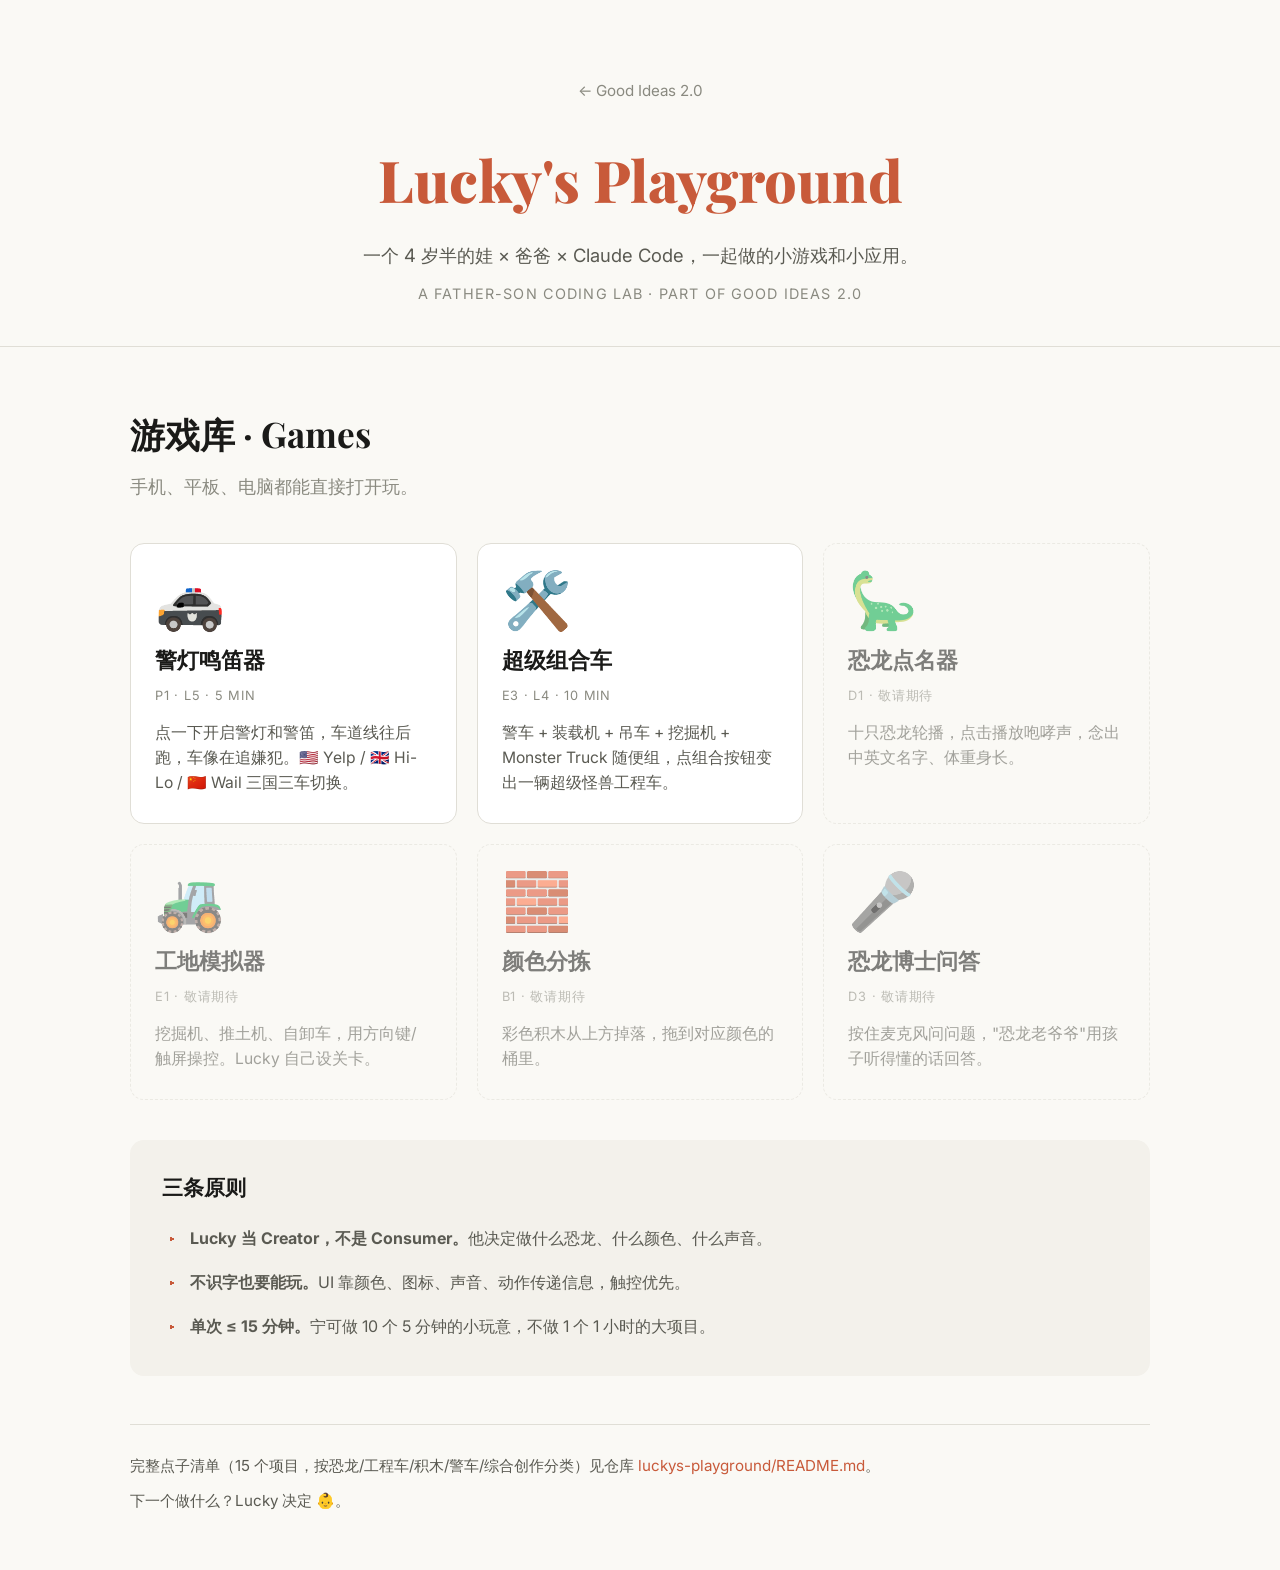
==== docs/luckys-playground/index.html @ c0558e3a "Add Lucky's Playground: police siren + truck mixer games - New subpage luckys-playground/ with plann" ====
<!DOCTYPE html>
<html lang="zh-CN">
<head>
<meta charset="UTF-8">
<meta name="viewport" content="width=device-width, initial-scale=1.0">
<title>Lucky's Playground — Good Ideas 2.0</title>
<link rel="preconnect" href="https://fonts.googleapis.com">
<link href="https://fonts.googleapis.com/css2?family=Inter:wght@400;500;600;700;800&family=Playfair+Display:wght@700;800&display=swap" rel="stylesheet">
<link rel="stylesheet" href="../assets/style.css">
<style>
  .pg-header { padding: 72px 32px 40px; text-align: center; border-bottom: 1px solid var(--border); }
  .pg-header .back { color: var(--text3); font-size: 0.95rem; margin-bottom: 24px; display: inline-block; }
  .pg-header h1 { font-family: 'Playfair Display', Georgia, serif; font-size: clamp(2.4rem, 5vw, 3.6rem); font-weight: 800; color: var(--accent); margin-bottom: 10px; }
  .pg-header .sub { color: var(--text2); font-size: 1.15rem; max-width: 640px; margin: 0 auto 8px; line-height: 1.8; }
  .pg-header .meta { color: var(--text3); font-size: 0.9rem; letter-spacing: 0.08em; text-transform: uppercase; }

  .games {
    display: grid;
    grid-template-columns: repeat(auto-fill, minmax(280px, 1fr));
    gap: 20px;
    margin: 40px 0;
  }
  .game {
    background: var(--card);
    border: 1px solid var(--border);
    border-radius: 14px;
    padding: 28px 24px;
    text-decoration: none;
    color: inherit;
    transition: transform 0.15s, border-color 0.15s, box-shadow 0.15s;
    display: flex;
    flex-direction: column;
    min-height: 220px;
  }
  .game:hover {
    text-decoration: none;
    border-color: var(--accent);
    transform: translateY(-3px);
    box-shadow: 0 12px 30px rgba(0, 0, 0, 0.06);
  }
  .game .icon { font-size: 56px; line-height: 1; margin-bottom: 12px; }
  .game h3 {
    font-family: 'Playfair Display', Georgia, serif;
    font-size: 1.4rem;
    margin-bottom: 6px;
  }
  .game .tags {
    font-size: 0.8rem;
    color: var(--text3);
    letter-spacing: 0.06em;
    text-transform: uppercase;
    margin-bottom: 12px;
  }
  .game p {
    color: var(--text2);
    font-size: 0.98rem;
    line-height: 1.6;
    flex: 1;
  }
  .game.placeholder {
    opacity: 0.55;
    pointer-events: none;
    background: transparent;
    border-style: dashed;
  }

  .pg-principles {
    background: var(--bg2);
    border-radius: 14px;
    padding: 28px 32px;
    margin-top: 24px;
  }
  .pg-principles h3 {
    font-family: 'Playfair Display', Georgia, serif;
    font-size: 1.3rem;
    margin-bottom: 12px;
  }
  .pg-principles ul { list-style: none; }
  .pg-principles li {
    padding: 8px 0 8px 28px;
    position: relative;
    color: var(--text2);
    font-size: 1rem;
  }
  .pg-principles li::before {
    content: "▸";
    position: absolute;
    left: 6px;
    color: var(--accent);
  }

  .footer-note {
    margin-top: 48px;
    padding-top: 28px;
    border-top: 1px solid var(--border);
    color: var(--text2);
    font-size: 0.95rem;
  }
</style>
</head>
<body>

<div class="pg-header">
  <a href="../" class="back">← Good Ideas 2.0</a>
  <h1>Lucky's Playground</h1>
  <p class="sub">一个 4 岁半的娃 × 爸爸 × Claude Code，一起做的小游戏和小应用。</p>
  <div class="meta">A father-son coding lab · part of Good Ideas 2.0</div>
</div>

<section>
<div class="wrap">

  <h2 class="sec-title">游戏库 · Games</h2>
  <p class="sec-sub">手机、平板、电脑都能直接打开玩。</p>

  <div class="games">

    <a class="game" href="police-siren.html">
      <div class="icon">🚓</div>
      <h3>警灯鸣笛器</h3>
      <div class="tags">P1 · L5 · 5 min</div>
      <p>点一下开启警灯和警笛，车道线往后跑，车像在追嫌犯。🇺🇸 Yelp / 🇬🇧 Hi-Lo / 🇨🇳 Wail 三国三车切换。</p>
    </a>

    <a class="game" href="truck-mixer.html">
      <div class="icon">🛠️</div>
      <h3>超级组合车</h3>
      <div class="tags">E3 · L4 · 10 min</div>
      <p>警车 + 装载机 + 吊车 + 挖掘机 + Monster Truck 随便组，点组合按钮变出一辆超级怪兽工程车。</p>
    </a>

    <div class="game placeholder">
      <div class="icon">🦕</div>
      <h3>恐龙点名器</h3>
      <div class="tags">D1 · 敬请期待</div>
      <p>十只恐龙轮播，点击播放咆哮声，念出中英文名字、体重身长。</p>
    </div>

    <div class="game placeholder">
      <div class="icon">🚜</div>
      <h3>工地模拟器</h3>
      <div class="tags">E1 · 敬请期待</div>
      <p>挖掘机、推土机、自卸车，用方向键/触屏操控。Lucky 自己设关卡。</p>
    </div>

    <div class="game placeholder">
      <div class="icon">🧱</div>
      <h3>颜色分拣</h3>
      <div class="tags">B1 · 敬请期待</div>
      <p>彩色积木从上方掉落，拖到对应颜色的桶里。</p>
    </div>

    <div class="game placeholder">
      <div class="icon">🎤</div>
      <h3>恐龙博士问答</h3>
      <div class="tags">D3 · 敬请期待</div>
      <p>按住麦克风问问题，"恐龙老爷爷"用孩子听得懂的话回答。</p>
    </div>

  </div>

  <div class="pg-principles">
    <h3>三条原则</h3>
    <ul>
      <li><strong>Lucky 当 Creator，不是 Consumer。</strong>他决定做什么恐龙、什么颜色、什么声音。</li>
      <li><strong>不识字也要能玩。</strong>UI 靠颜色、图标、声音、动作传递信息，触控优先。</li>
      <li><strong>单次 ≤ 15 分钟。</strong>宁可做 10 个 5 分钟的小玩意，不做 1 个 1 小时的大项目。</li>
    </ul>
  </div>

  <div class="footer-note">
    <p>完整点子清单（15 个项目，按恐龙/工程车/积木/警车/综合创作分类）见仓库 <a href="https://github.com/AutoZYX/GoodIdeas2/tree/main/luckys-playground">luckys-playground/README.md</a>。</p>
    <p style="margin-top: 8px;">下一个做什么？Lucky 决定 👶。</p>
  </div>

</div>
</section>

</body>
</html>
---- docs/assets/style.css ----
/* Good Ideas 2.0 — Shared Styles */
/* Anthropic-inspired: warm tones, serif titles, restrained palette */

:root {
  --bg: #faf9f5;
  --bg2: #f3f1eb;
  --text: #1a1a18;
  --text2: #5a5a52;
  --text3: #8a8a80;
  --accent: #c85a3a;
  --border: #e0ded6;
  --card: #ffffff;
  --green: #2d7a4f;
  --amber: #a67c2e;
  --blue: #2a6496;
  --red: #b83a3a;
}
* { margin:0; padding:0; box-sizing:border-box; }
body { font-family: 'Inter', -apple-system, 'PingFang SC', 'Microsoft YaHei', sans-serif; color:var(--text); background:var(--bg); line-height:1.75; -webkit-font-smoothing:antialiased; font-size:1.25rem; }
a { color:var(--accent); text-decoration:none; }
a:hover { text-decoration:underline; }
.wrap { max-width:1100px; margin:0 auto; padding:0 40px; }

/* Language toggle */
.lang { position:fixed; top:24px; right:48px; z-index:99; display:flex; border:1px solid var(--border); border-radius:6px; overflow:hidden; background:rgba(250,249,245,0.92); backdrop-filter:blur(8px); }
.lang button { padding:7px 16px; border:none; cursor:pointer; font-size:12px; font-weight:600; background:transparent; color:var(--text3); transition:.15s; font-family:inherit; }
.lang button.on { background:var(--text); color:var(--bg); }
span.en, p.en, div.en, h2.en, h3.en, li.en, td.en, th.en, .en-link { display:none; }
body.E span.cn, body.E p.cn, body.E div.cn, body.E h2.cn, body.E h3.cn, body.E li.cn, body.E td.cn, body.E th.cn, body.E .cn-link { display:none!important; }
body.E span.en { display:inline!important; }
body.E p.en, body.E div.en, body.E h2.en, body.E h3.en { display:block!important; }
body.E li.en { display:list-item!important; }
body.E td.en, body.E th.en { display:table-cell!important; }
body.E .en-link { display:inline-block!important; }

/* Header */
header { padding:100px 32px 72px; text-align:center; border-bottom:1px solid var(--border); }
header h1 { font-family:'Playfair Display',Georgia,serif; font-size:6vw; font-weight:800; letter-spacing:0.04em; margin-bottom:8px; color:var(--accent); line-height:1.1; }
header .sub { font-family:'Inter',sans-serif; font-size:1.6vw; color:var(--text3); margin-bottom:24px; letter-spacing:3px; text-transform:uppercase; font-weight:500; }
header .tagline { font-size:clamp(1.3rem,1.1rem+0.6vw,1.8rem); color:var(--text2); max-width:800px; margin:0 auto 40px; line-height:1.8; }
header .actions { display:flex; gap:16px; justify-content:center; flex-wrap:wrap; }
@media(max-width:640px) {
  header { padding:70px 20px 48px; }
  header h1 { font-size:10vw; }
  header .sub { font-size:3.5vw; }
}

/* Buttons */
.btn { display:inline-block; padding:14px 32px; border-radius:4px; font-size:1.15rem; font-weight:600; transition:.2s; font-family:inherit; }
.btn-primary { background:var(--accent); color:white; }
.btn-primary:hover { background:#b04e30; text-decoration:none; }
.btn-secondary { border:1.5px solid var(--border); color:var(--text); background:transparent; }
.btn-secondary:hover { border-color:var(--text3); text-decoration:none; }
.btn-sm { padding:10px 20px; font-size:1rem; }

/* Section */
section { padding:56px 0; }
section + section { border-top:1px solid var(--border); }
.sec-title { font-family:'Playfair Display',Georgia,serif; font-size:2.2rem; font-weight:700; margin-bottom:8px; }
.sec-sub { color:var(--text3); font-size:1.1rem; margin-bottom:28px; }

/* Cards grid */
.concepts { display:grid; grid-template-columns:repeat(3,1fr); gap:18px; margin-bottom:32px; }
.concept { background:var(--card); border:1px solid var(--border); border-radius:6px; padding:28px 22px; transition:box-shadow .2s; }
.concept:hover { box-shadow:0 2px 16px rgba(0,0,0,0.06); }
.concept-icon { font-size:2rem; margin-bottom:12px; }
.concept h3 { font-size:1.3rem; font-weight:700; margin-bottom:8px; line-height:1.4; }
.concept p { font-size:1.1rem; color:var(--text2); line-height:1.7; }
@media(max-width:800px) { .concepts { grid-template-columns:1fr; } }

/* Levels bar */
.levels { display:flex; flex-direction:column; gap:0; margin-bottom:32px; }
.level { display:flex; align-items:stretch; border:1px solid var(--border); border-bottom:none; background:var(--card); }
.level:first-child { border-radius:6px 6px 0 0; }
.level:last-child { border-bottom:1px solid var(--border); border-radius:0 0 6px 6px; }
.level-bar { width:6px; flex-shrink:0; }
.level-body { flex:1; padding:16px 24px; display:flex; align-items:center; gap:20px; }
.level-tag { font-size:1.4rem; font-weight:800; min-width:40px; }
.level-driving { font-size:1.05rem; color:var(--text2); min-width:180px; }
.level-parenting { font-size:1.05rem; color:var(--text); flex:1; }
@media(max-width:640px) { .level-body { flex-direction:column; align-items:flex-start; gap:4px; } .level-driving { min-width:auto; } }

/* TOC */
.toc { display:grid; grid-template-columns:1fr 1fr; gap:24px; }
.toc-part { background:var(--card); border:1px solid var(--border); border-radius:6px; padding:24px; }
.toc-part h3 { font-size:1.2rem; font-weight:700; margin-bottom:12px; color:var(--accent); }
.toc-part ul { list-style:none; padding:0; }
.toc-part li { padding:6px 0; font-size:1.05rem; color:var(--text2); border-bottom:1px solid var(--bg2); }
.toc-part li:last-child { border-bottom:none; }
.toc-part li a { color:var(--text2); }
.toc-part li a:hover { color:var(--accent); }
.toc-part li .ch-num { font-weight:700; color:var(--text); margin-right:6px; }
.toc-part li .done { color:var(--green); font-size:0.85rem; margin-left:6px; }
@media(max-width:640px) { .toc { grid-template-columns:1fr; } }

/* Author card */
.author-card { display:flex; gap:32px; align-items:flex-start; background:var(--card); border:1px solid var(--border); border-radius:6px; padding:32px; }
.author-card .avatar { width:100px; height:100px; border-radius:50%; background:var(--bg2); display:flex; align-items:center; justify-content:center; font-size:2.5rem; flex-shrink:0; }
.author-card .info h3 { font-size:1.4rem; font-weight:700; margin-bottom:4px; }
.author-card .info .role { font-size:1.05rem; color:var(--text3); margin-bottom:12px; }
.author-card .info p { font-size:1.05rem; color:var(--text2); line-height:1.7; }
@media(max-width:640px) { .author-card { flex-direction:column; align-items:center; text-align:center; } }

/* Chapter page */
.chapter-nav { padding:16px 40px; border-bottom:1px solid var(--border); display:flex; justify-content:space-between; align-items:center; font-size:0.95rem; }
.chapter-nav a { color:var(--text3); }
.chapter-nav a:hover { color:var(--accent); }

.chapter { max-width:780px; margin:0 auto; padding:48px 40px 80px; }
.chapter-label { font-size:0.85rem; font-weight:700; text-transform:uppercase; letter-spacing:2px; color:var(--accent); margin-bottom:8px; }
.chapter-title { font-family:'Playfair Display',Georgia,serif; font-size:2.4rem; font-weight:700; margin-bottom:32px; line-height:1.3; }
.chapter h2 { font-family:'Playfair Display',Georgia,serif; font-size:1.6rem; font-weight:700; margin:40px 0 16px; color:var(--text); }
.chapter h3 { font-size:1.2rem; font-weight:700; margin:28px 0 12px; }
.chapter p { font-size:1.15rem; line-height:1.85; margin-bottom:16px; color:var(--text); }
.chapter ul, .chapter ol { margin:12px 0 20px 24px; }
.chapter li { font-size:1.1rem; line-height:1.7; margin-bottom:8px; color:var(--text2); }
.chapter strong { font-weight:700; color:var(--text); }
.chapter em { font-style:italic; }
.chapter blockquote { border-left:4px solid var(--accent); padding:16px 24px; margin:20px 0; background:var(--bg2); border-radius:0 6px 6px 0; }
.chapter blockquote p { font-size:1.05rem; color:var(--text2); margin-bottom:8px; }
.chapter blockquote p:last-child { margin-bottom:0; }
.chapter hr { border:none; border-top:1px solid var(--border); margin:40px 0; }
.chapter .l-tag { font-weight:800; margin-right:4px; }

.chapter-footer { max-width:780px; margin:0 auto; padding:0 40px 60px; display:flex; justify-content:space-between; font-size:1rem; }
.chapter-footer a { color:var(--accent); }

/* Footer */
footer { border-top:1px solid var(--border); padding:40px 32px; text-align:center; color:var(--text3); font-size:0.85rem; }
footer p { margin-bottom:5px; }
footer a { color:var(--accent); }

/* Mobile */
@media(max-width:640px) {
  .wrap { padding:0 20px; }
  .chapter { padding:32px 20px 60px; }
  .chapter-title { font-size:1.8rem; }
  .chapter-nav { padding:12px 20px; }
  .chapter-footer { padding:0 20px 40px; }
}
</style>
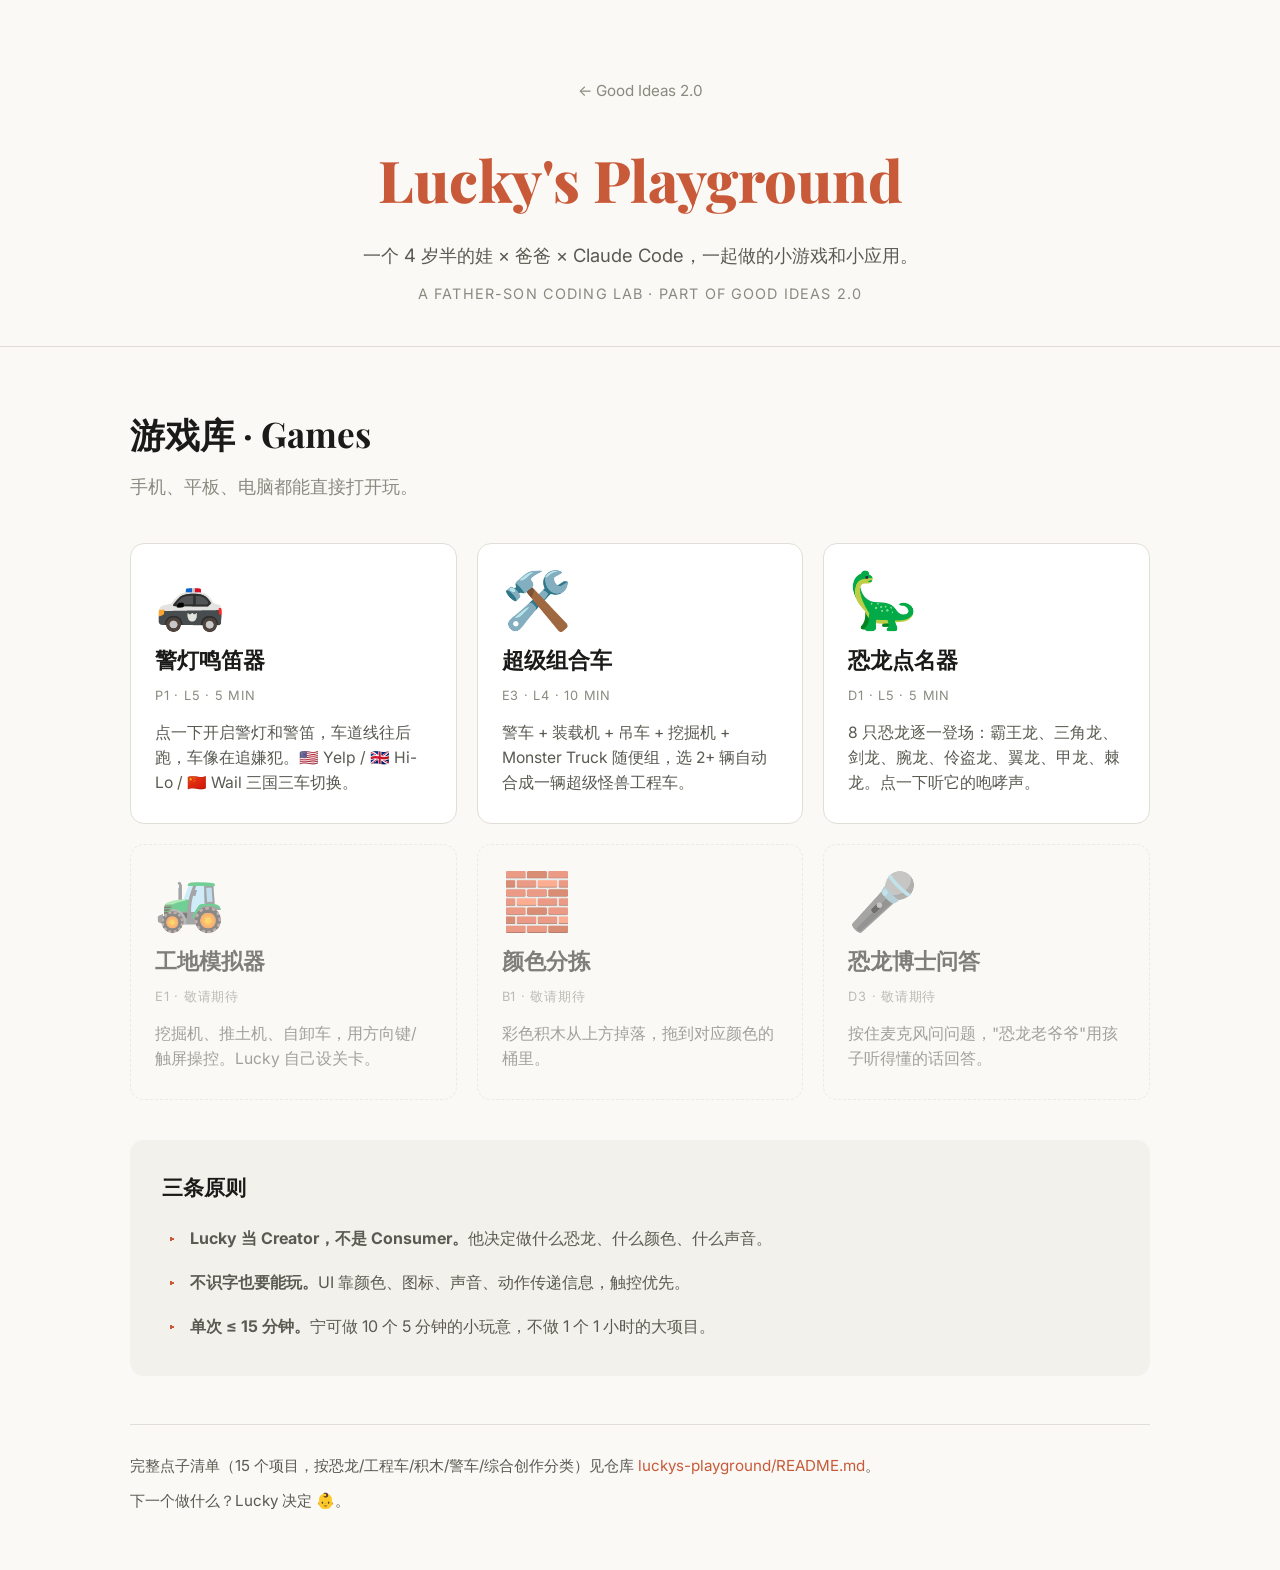
==== commit cd5f0627: "Add Dino Roll Call + truck-mixer auto-combine + forward-driving motion - New game: Dino Roll Call — " ====
--- a/docs/luckys-playground/index.html
+++ b/docs/luckys-playground/index.html
@@ -126,15 +126,15 @@
       <div class="icon">🛠️</div>
       <h3>超级组合车</h3>
       <div class="tags">E3 · L4 · 10 min</div>
-      <p>警车 + 装载机 + 吊车 + 挖掘机 + Monster Truck 随便组，点组合按钮变出一辆超级怪兽工程车。</p>
+      <p>警车 + 装载机 + 吊车 + 挖掘机 + Monster Truck 随便组，选 2+ 辆自动合成一辆超级怪兽工程车。</p>
     </a>
 
-    <div class="game placeholder">
+    <a class="game" href="dino-roll-call.html">
       <div class="icon">🦕</div>
       <h3>恐龙点名器</h3>
-      <div class="tags">D1 · 敬请期待</div>
-      <p>十只恐龙轮播，点击播放咆哮声，念出中英文名字、体重身长。</p>
-    </div>
+      <div class="tags">D1 · L5 · 5 min</div>
+      <p>8 只恐龙逐一登场：霸王龙、三角龙、剑龙、腕龙、伶盗龙、翼龙、甲龙、棘龙。点一下听它的咆哮声。</p>
+    </a>
 
     <div class="game placeholder">
       <div class="icon">🚜</div>
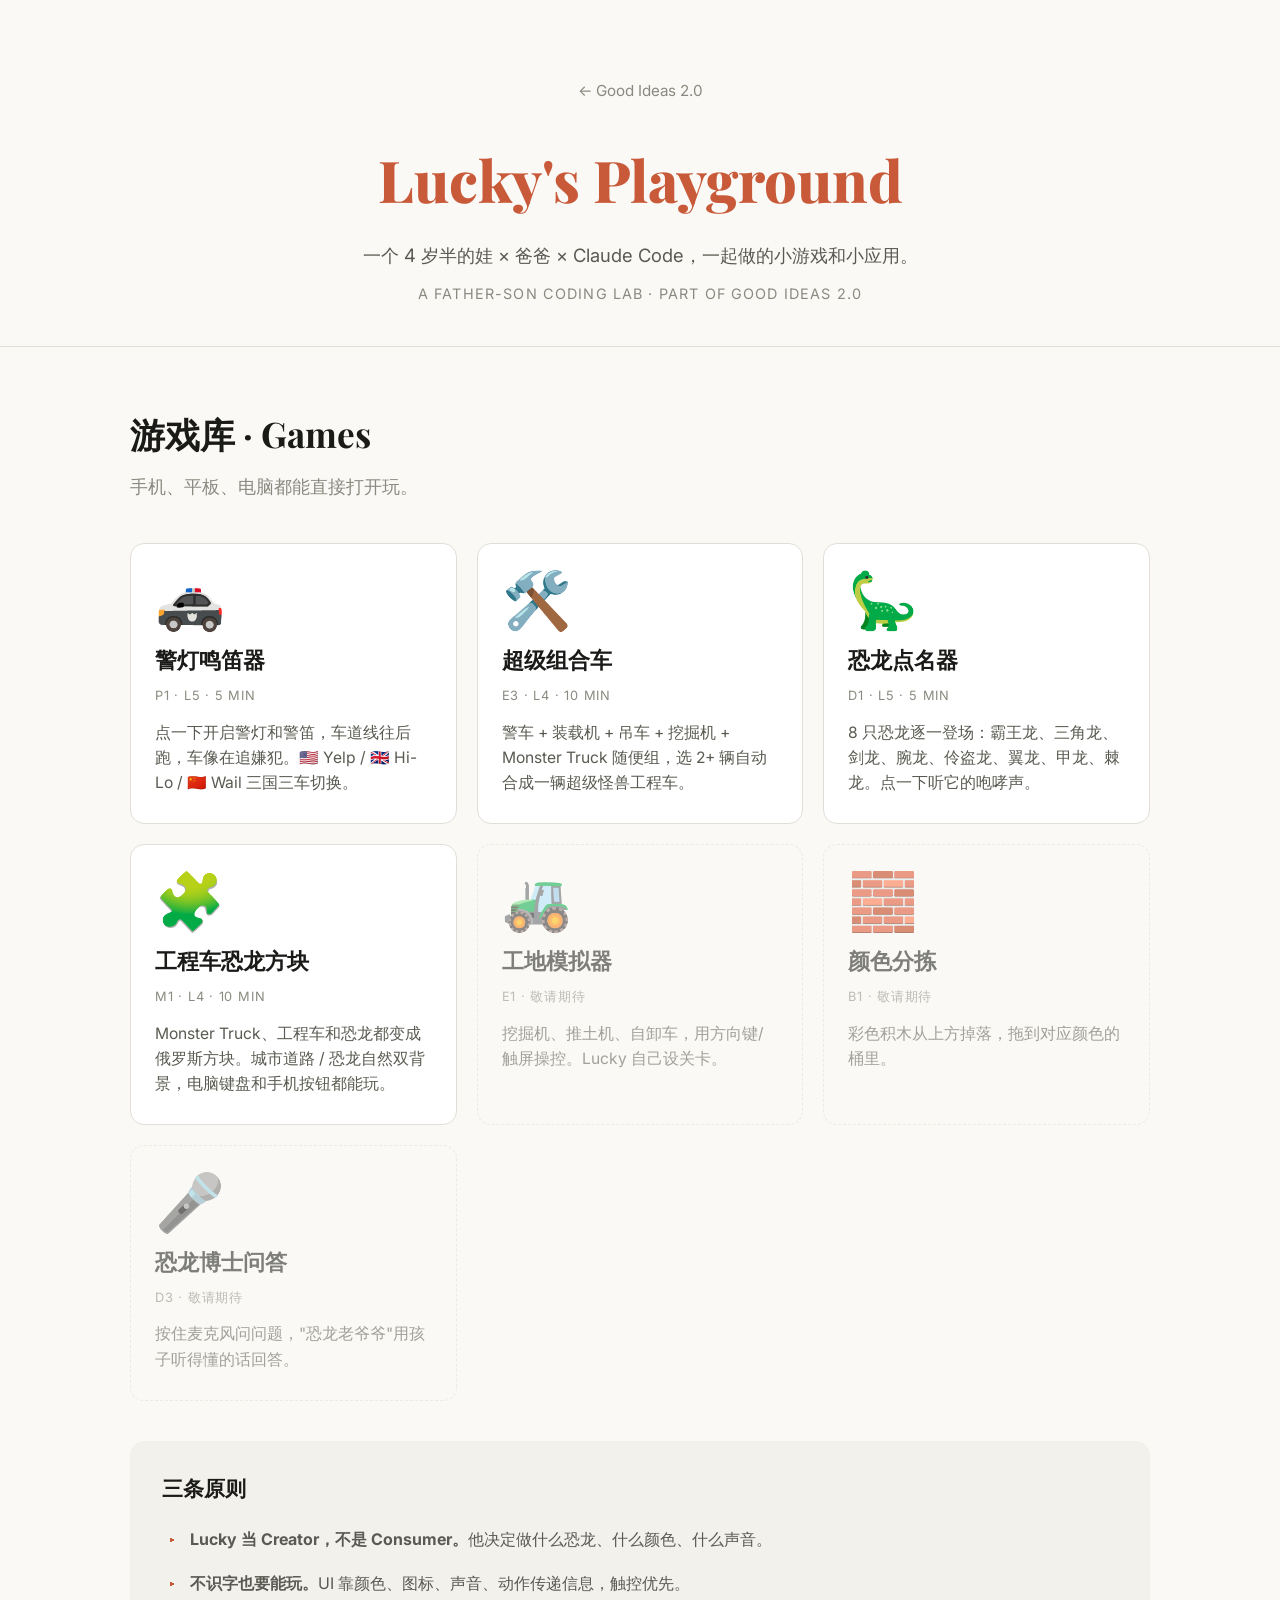
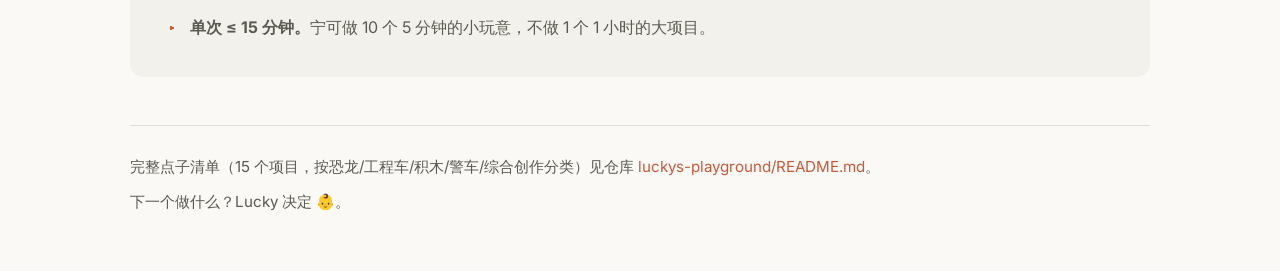
==== commit a21fe74c: "Add Lucky Blocks tetris game" ====
--- a/docs/luckys-playground/index.html
+++ b/docs/luckys-playground/index.html
@@ -136,6 +136,13 @@
       <p>8 只恐龙逐一登场：霸王龙、三角龙、剑龙、腕龙、伶盗龙、翼龙、甲龙、棘龙。点一下听它的咆哮声。</p>
     </a>
 
+    <a class="game" href="tetris-blocks.html">
+      <div class="icon">🧩</div>
+      <h3>工程车恐龙方块</h3>
+      <div class="tags">M1 · L4 · 10 min</div>
+      <p>Monster Truck、工程车和恐龙都变成俄罗斯方块。城市道路 / 恐龙自然双背景，电脑键盘和手机按钮都能玩。</p>
+    </a>
+
     <div class="game placeholder">
       <div class="icon">🚜</div>
       <h3>工地模拟器</h3>
--- a/docs/assets/style.css
+++ b/docs/assets/style.css
@@ -139,3 +139,9 @@
   .chapter-footer { padding:0 20px 40px; }
 }
 </style>
+
+/* AutoZYX brand strip — 跨站统一 */
+.autozyx-brand{position:fixed;top:16px;left:20px;display:flex;align-items:center;gap:10px;padding:5px 14px 5px 5px;background:rgba(250,249,245,0.92);backdrop-filter:blur(10px);-webkit-backdrop-filter:blur(10px);border:1px solid rgba(224,222,214,0.7);border-radius:28px;text-decoration:none;color:var(--text,#1a1a18);font:500 13px/1 'Inter',-apple-system,sans-serif;z-index:100;transition:border-color .15s,transform .15s}
+.autozyx-brand:hover{border-color:#8a8a80;text-decoration:none;transform:translateY(-1px)}
+.autozyx-brand img{width:30px;height:30px;border-radius:50%;object-fit:cover;display:block}
+@media (max-width:768px){.autozyx-brand{left:14px}.autozyx-brand span{display:none}}
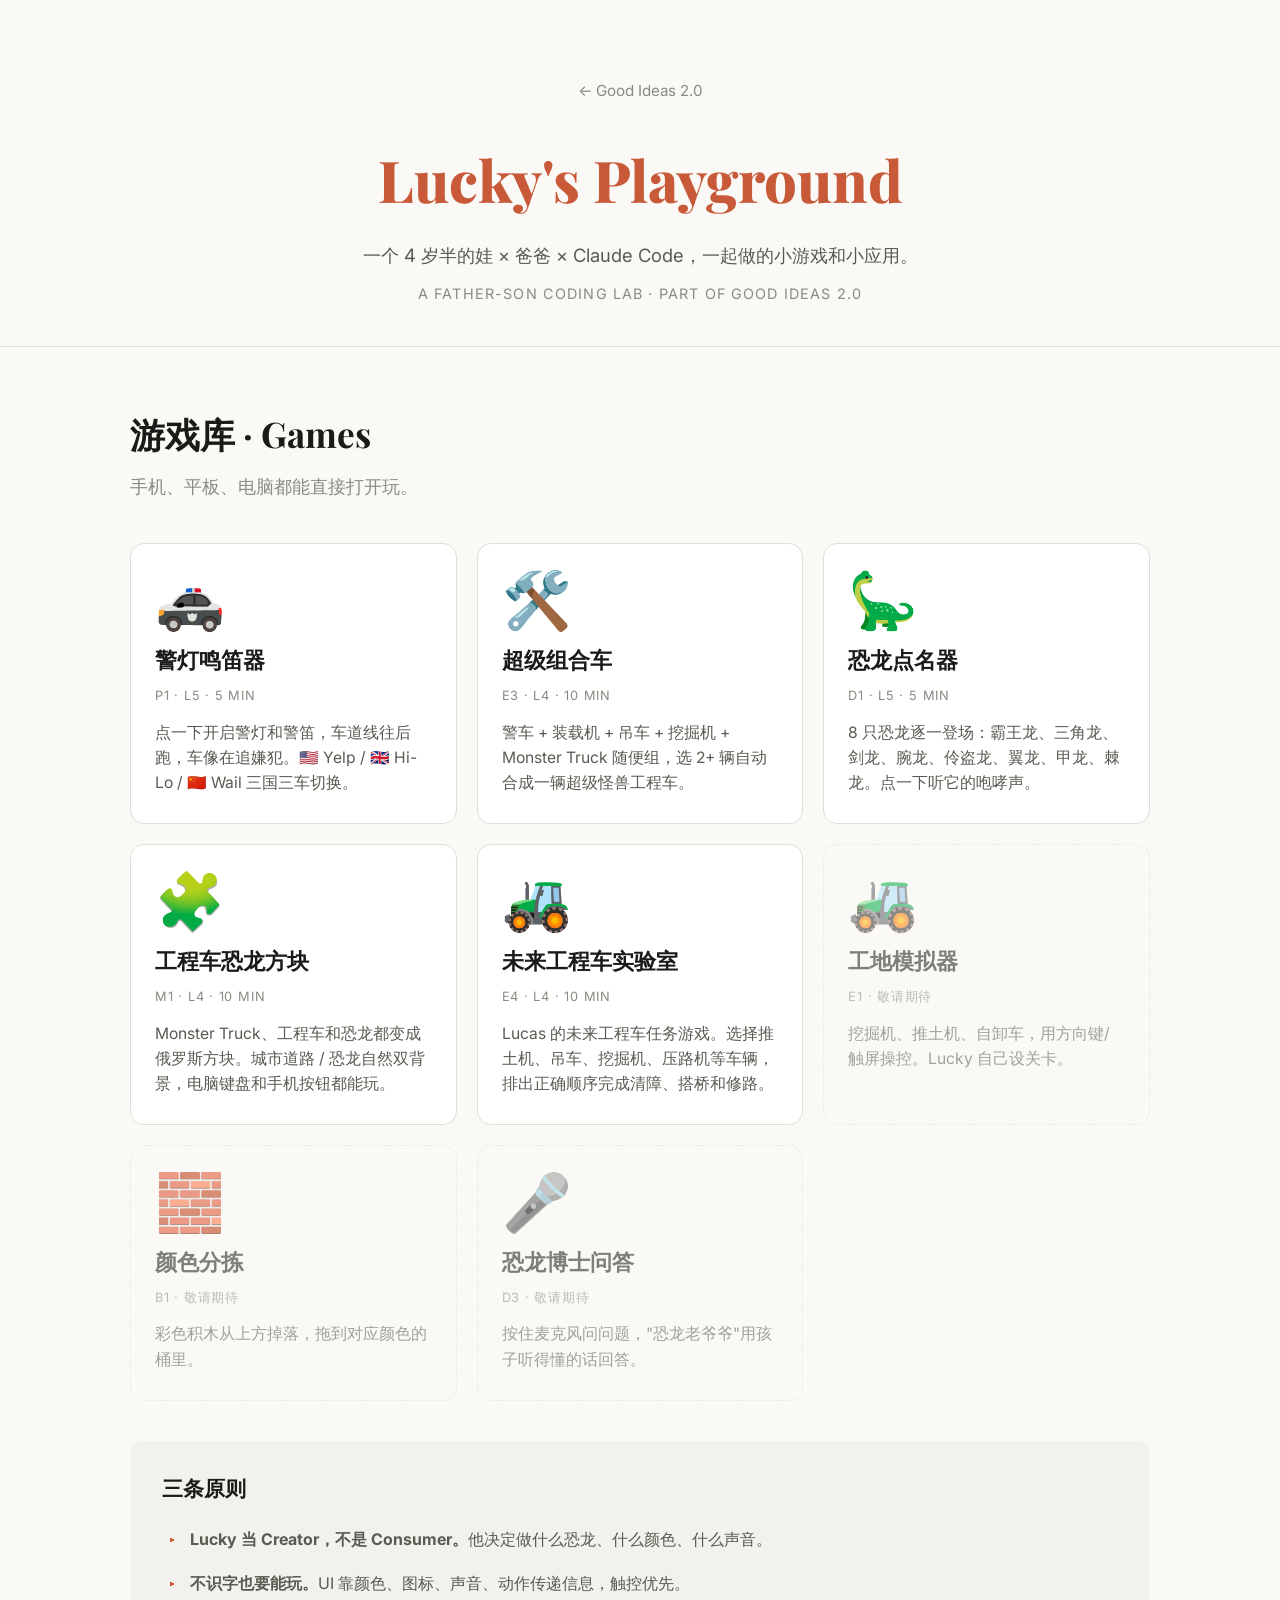
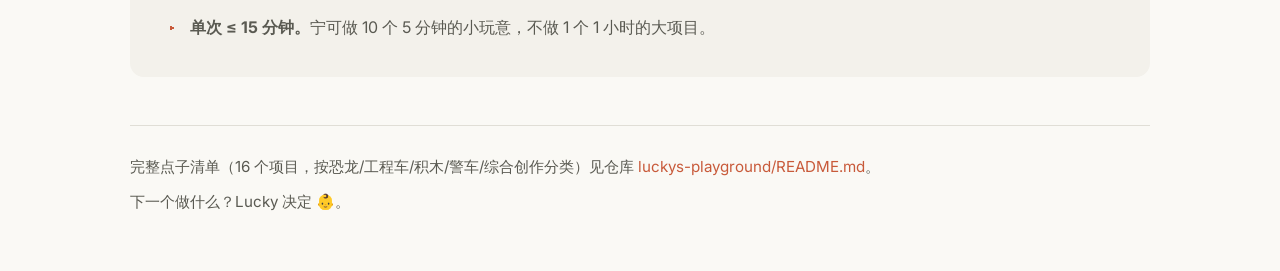
==== commit 2fb39b92: "Add Lucas future builder game" ====
--- a/docs/luckys-playground/index.html
+++ b/docs/luckys-playground/index.html
@@ -143,6 +143,13 @@
       <p>Monster Truck、工程车和恐龙都变成俄罗斯方块。城市道路 / 恐龙自然双背景，电脑键盘和手机按钮都能玩。</p>
     </a>
 
+    <a class="game" href="future-builder.html">
+      <div class="icon">🚜</div>
+      <h3>未来工程车实验室</h3>
+      <div class="tags">E4 · L4 · 10 min</div>
+      <p>Lucas 的未来工程车任务游戏。选择推土机、吊车、挖掘机、压路机等车辆，排出正确顺序完成清障、搭桥和修路。</p>
+    </a>
+
     <div class="game placeholder">
       <div class="icon">🚜</div>
       <h3>工地模拟器</h3>
@@ -176,7 +183,7 @@
   </div>
 
   <div class="footer-note">
-    <p>完整点子清单（15 个项目，按恐龙/工程车/积木/警车/综合创作分类）见仓库 <a href="https://github.com/AutoZYX/GoodIdeas2/tree/main/luckys-playground">luckys-playground/README.md</a>。</p>
+    <p>完整点子清单（16 个项目，按恐龙/工程车/积木/警车/综合创作分类）见仓库 <a href="https://github.com/AutoZYX/GoodIdeas2/tree/main/luckys-playground">luckys-playground/README.md</a>。</p>
     <p style="margin-top: 8px;">下一个做什么？Lucky 决定 👶。</p>
   </div>
 
